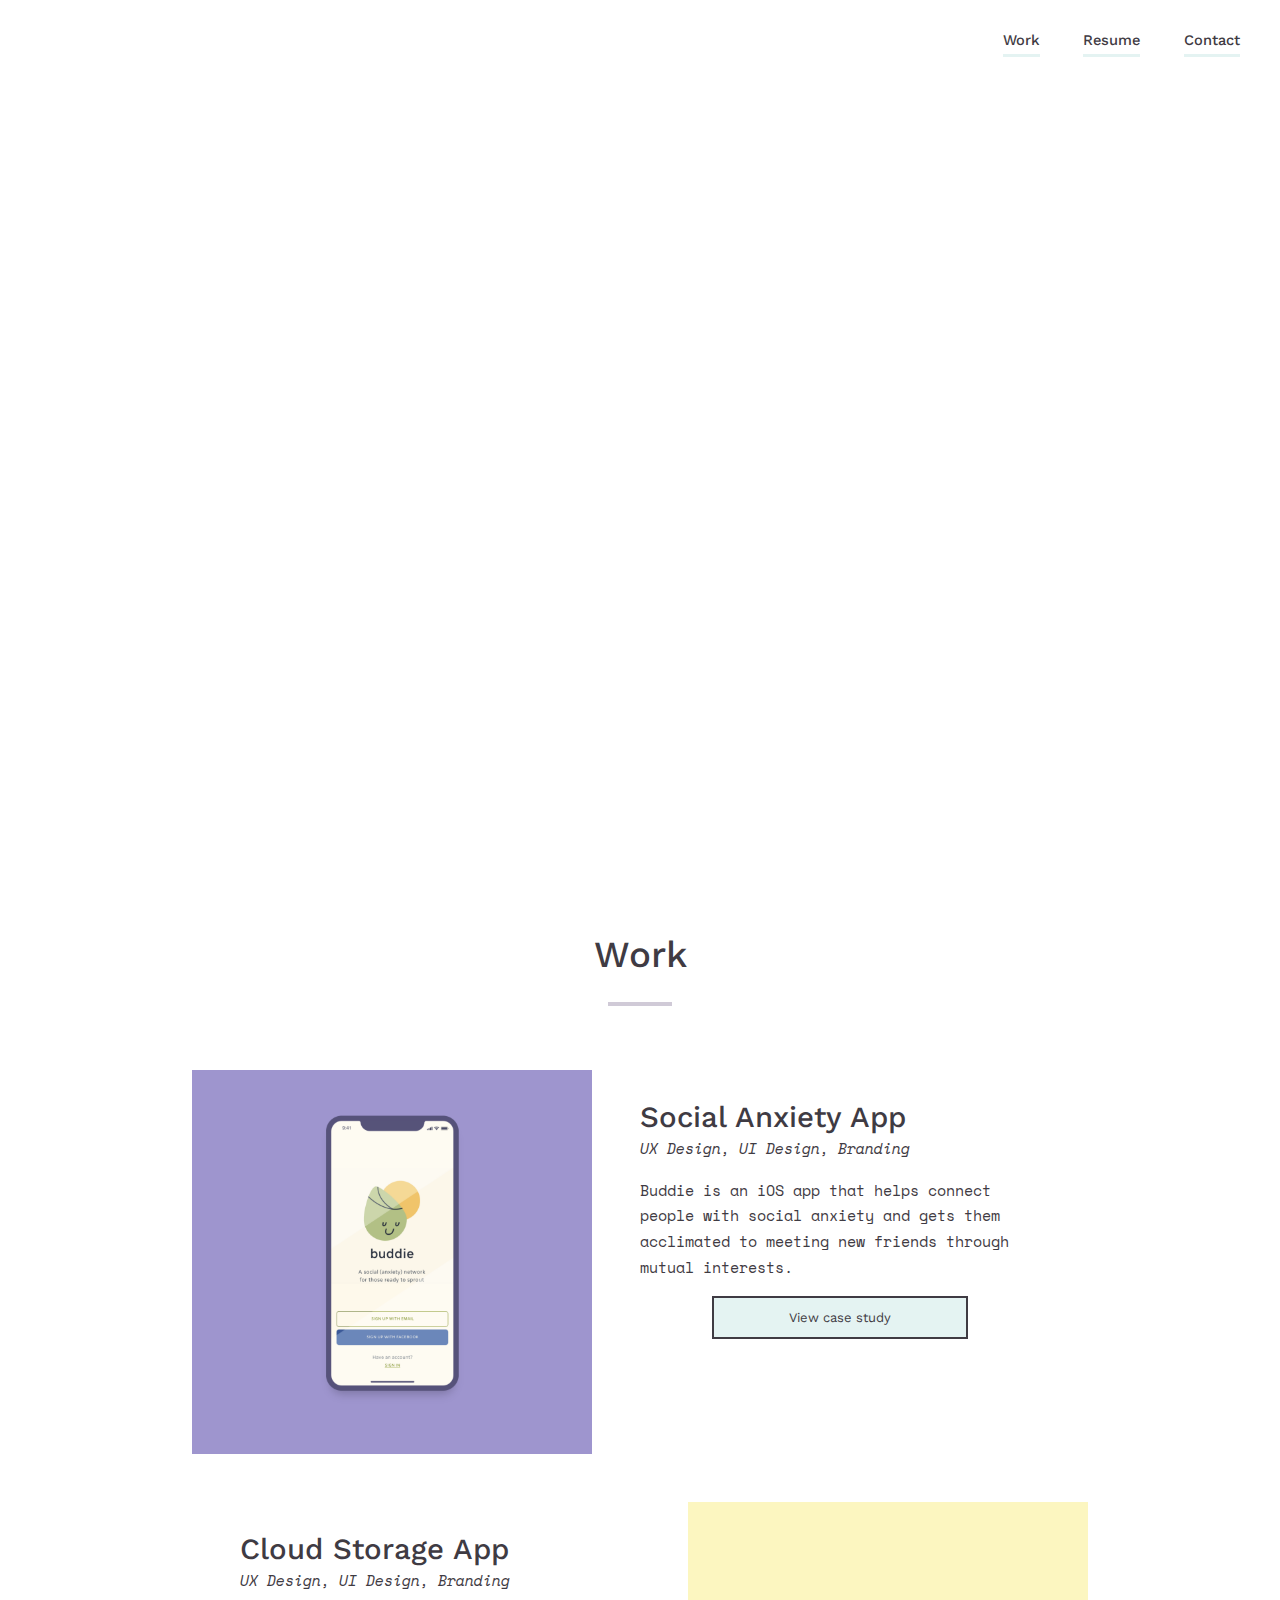
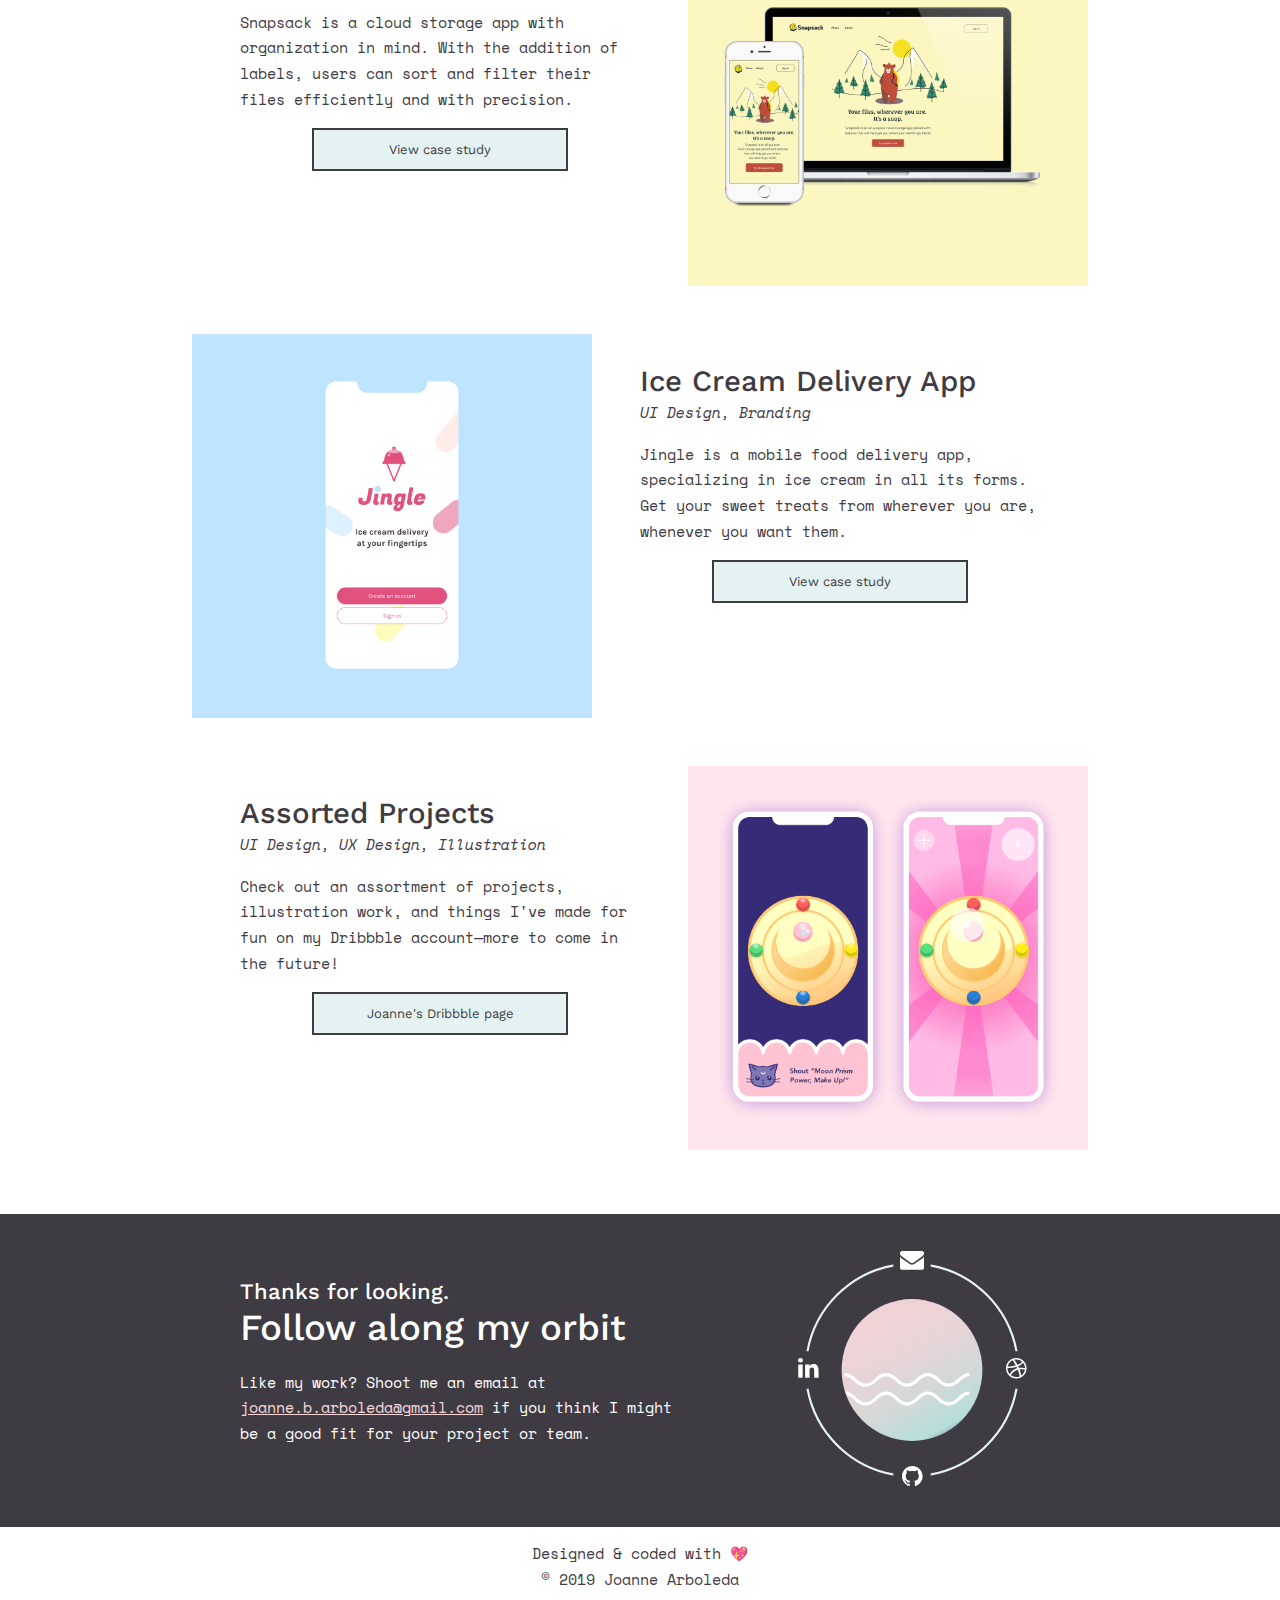
==== index.html @ bef7c5c1 "og image to png" ====
<!DOCTYPE html>
<html lang="en">
  <head>
    <meta charset="utf-8">
    <meta name="viewport" content="width=device-width, initial-scale=1, maximum-scale=1">
    <meta property="og:url" content="https://synchrohalo.design/" />
    <meta property="og:title" content="Joanne Arboleda Design Portfolio" />
    <meta property="og:description" content="Joanne's UI design works" />
    <meta property="og:image" content="https://synchrohalo.design/img/preview.png" />

    <title>Joanne Arboleda | Portfolio</title>
    <link rel="stylesheet" href="css/reset.css">
    <link rel="stylesheet" href="css/style.css">
    <link rel="stylesheet" href="css/animated.css">
    <link href="https://fonts.googleapis.com/css?family=Space+Mono:400,400i,700,700i|Work+Sans:500,600,800&display=swap" rel="stylesheet">
    <link rel="shortcut icon" href="favicon.ico" type="image/x-icon">
    <link rel="icon" href="favicon.ico" type="image/x-icon">
  </head>
  <body>
    <nav>
        <div id="home">
            <!--<a href="index.html" ><img src="img/logo.svg" /></a>-->
        </div>
        <div id="logo">
            <!--<a href="index.html">
                <h4 class="link">Joanne Arboleda</h4>
            </a>-->
        </div>
        <div class="menu">

            <div class="desktop-menu">
                <ul>
                    <li><a href="#work"><p class="link">Work</p></a></li>
                    <li><a target="_blank" href="arboleda-joanne-resume-2020.pdf"><p class="link">Resume</p></a></li>
                    <li><a href="#contact"><p class="link">Contact</p></a></li>
                </ul>
            </div>

            <div class="mobile-menu">
                <img class="icon" src="img/close.svg" alt="Icon to close menu" />
                <ul>
                    <li><a href="#work"><h3 class="link">Work</h3></a></li>
                    <li><a target="_blank" href="arboleda-joanne-resume-2020.pdf"><h3 class="link">Resume</h3></a></li>
                    <li><a href="#contact"><h3 class="link">Contact</h3></a></li>
                </ul>
            </div>

            <img class="icon" id="menu-icon" src="img/menu.svg" alt="Menu icon" />
        </div>
    </nav>

    <header>
        <!--<div class="swirl-1">
            <div class="medium">
                <img src="img/hero-swirl.svg" alt="Colorful wavy shape spanning width that creates a space-like scene" />
            </div>
            <div class="small-medium">
                <img src="img/hero-swirl-med.svg" alt="Colorful wavy shape spanning width that creates a space-like scene" />
            </div>
            <div class="small">
                <img src="img/hero-swirl-small.svg" alt="Colorful wavy shape spanning width that creates a space-like scene" />
            </div>
            <div class="large">
                <img src="img/hero-swirl-large.svg" alt="Colorful wavy shape spanning width that creates a space-like scene" />
            </div>
        </div>

        <div class="swirl-2">
            <div class="medium">
                <img src="img/hero-swirl-2.svg" alt="Colorful wavy shape coming in from right that creates a space-like scene" />
            </div>
            <div class="small">
                <img src="img/hero-swirl-2-small.svg" alt="Colorful wavy shape coming in from right that creates a space-like scene"  />
            </div>
            <div class="large">
                <img src="img/hero-swirl-2-large.svg" alt="Colorful wavy shape coming in from right that creates a space-like scene"  />
            </div>
        </div>-->

        <div class="text">
            <h1 class="fade-in one">Greetings, I'm Joanne</h1>
            <h2 class="fade-in two">UX/UI Designer & Doodler in the SF Bay Area</h2>
            <!--<h5 class="">While you're around, I'd be happy to show you what I've made.</h5>-->
        </div>

        <div class="fade-in three">
            <div class="hero-img small">
                <img src="img/astronaut-03.svg" alt="Colorful wavy shape coming in from right that creates a space-like scene"  />
            </div>

            <div class="hero-img large">
                <img src="img/astronaut-02.svg" alt="Colorful wavy shape coming in from right that creates a space-like scene"  />
            </div>

            <div class="hero-img med">
                <img src="img/astronaut2-03.svg" alt="Colorful wavy shape coming in from right that creates a space-like scene"  />
            </div>
        </div>

        <!--<a href="#work" alt="Link to projects below">
            <div id="scroll-down" class="link italic float"><p>See my work &darr;</p>
        </a>-->

        <!--<div class="clouds">
            <div class="left fade-in three">
                <img src="img/swirl-left.svg" />
            </div>

            <div class="right fade-in four">
                <img src="img/swirl-right.svg" />
            </div>
        </div>-->
    </header>

    <main>
        <section id="work">
            <div class="main-heading">
                <h2>Work</h2>
                <div class="heading-divider"></div>
            </div>
           
            <ul>
                <li class="project active" id="buddie">
                        <div class="project-img">
                            <a href="projects/buddie.html"><img src="img/buddie/buddie-thumbnail.png" alt="Landing page screen depicting cartoon bear with backpack on laptop and mobile device"></a>
                        </div>
                        <div class="project-desc">
                            <h3>Social Anxiety App</h3>
                            <p class="italic">UX Design, UI Design, Branding</p>
                            <p>Buddie is an iOS app that helps connect people with social anxiety and gets them acclimated to meeting new friends through mutual interests.</p>
    
                            <a href="projects/buddie.html"><button class="active fade-to-color">View case study</button></a>
                        </div>
                    </li>
                <li class="project active" id="snapsack">
                        <div class="project-img">
                            <a href="projects/snapsack.html"><img src="img/snapsack/snapsack-thumbnail.png" alt="Landing page screen depicting cartoon bear with backpack on laptop and mobile device"></a>
                        </div>
                        <div class="project-desc">
                            <h3>Cloud Storage App</h3>
                            <p class="italic">UX Design, UI Design, Branding</p>
                            <p>Snapsack is a cloud storage app with organization in mind. With the addition of labels, users can sort and filter their files efficiently and with precision.</p>
    
                            <a href="projects/snapsack.html"><button class="active fade-to-color">View case study</button></a>
                        </div>
                    </li>

                <li class="project active" id="jingle">
                    <div class="project-img">
                        <a href="projects/jingle.html"><img src="img/jingle/jingle-thumbnail.png" alt="Sign-in screen on mobile app with large pink, blue, and yellow sprinkles in the background"></a>
                    </div>
                    <div class="project-desc">
                        <h3>Ice Cream Delivery App</h3>
                        <p class="italic">UI Design, Branding</p>
                        <p>Jingle is a mobile food delivery app, specializing in ice cream in all its forms. Get your sweet treats from wherever you are, whenever you want them.</p>

                        <a href="projects/jingle.html"><button class="active fade-to-color">View case study</button></a>
                    </div>
                </li>

                <li class="project active" id="assorted">
                    <div class="project-img">
                        <a href="https://dribbble.com/synchrohalo" target="_blank"><img src="img/assorted/assorted2.png" alt="On screen of phone app: golden brooch from Sailor Moon, adorned with colorful gems and moon"></a>
                    </div>
                    <div class="project-desc">
                        <h3>Assorted Projects</h3>
                        <p class="italic">UI Design, UX Design, Illustration</p>
                        <p>Check out an assortment of projects, illustration work, and things I've made for fun on my Dribbble account—more to come in the future!</p>

                        <a href="https://dribbble.com/synchrohalo" target="_blank"><button class="active fade-to-color">Joanne's Dribbble page</button></a>
                    </div>
                </li>
            </ul>
        </section>
    </main>

    <!---- FOOTER ---->
    <footer>

        <div id="contact">
            <h4>Thanks for looking.</h4>
            <h2>Follow along my orbit</h2>
            
            <div class="orbit">
                <img src="img/orbit.svg" alt="Pink and teal planet with social media icons circling around" />
                
                <div class="icons">
                    <a href="mailto:joanne.b.arboleda@gmail.com" target="_blank"><img id="mail" src="img/icons/mail.svg" alt="Email icon" /></a>
                </div>

                <div class="icons">
                    <a href="https://dribbble.com/synchrohalo" target="_blank"><img id="dribbble" src="img/icons/dribbble.svg" alt="Dribbble icon" /></a>
                </div>

                <div class="icons">
                    <a href="https://www.linkedin.com/in/joanne-arboleda-79141167/" target="_blank"><img id="linkedin" src="img/icons/linkedin.svg" alt="LinkedIn icon" /></a>
                </div>

                <div class="icons">
                    <a href="https://github.com/synchrohalo" target="_blank"><img id="github" src="img/icons/github.svg" alt="Github icon" /></a>
                </div>
            </div>

            <p>Like my work? Shoot me an email at <a href="mailto:joanne.b.arboleda@gmail.com" target="_blank"><span class="link">joanne.b.arboleda@gmail.com</span></a> if you think I might be a good fit for your project or team.</p>
        </div>

        <div class="copyright">
            <p>Designed & coded with 💖<br />&copy; 2019 Joanne Arboleda</p>
        </div>

        
    </footer>

    <!--<div class="footer-swirl">
        <img src="img/footer-galaxy.svg" />
    </div>-->
  </body>

  <script src="https://ajax.googleapis.com/ajax/libs/jquery/1.12.4/jquery.min.js"></script>
  <script src="js/script.js"></script>

  <!--<script>

    $( document ).ready(function() {
        $( "nav" ).css( "display", "none" );
        $(window).scroll(function(){
            var newScroll = $(window).scrollTop();

            if( newScroll < ( $( "#work" ).offset().top * 0.1 ) ) {
                $("nav").fadeOut( 200 );
            } else {
                $("nav").fadeIn( 200 );
            }

            currentScroll = newScroll;
        });    
    });
  
  </script>-->

  <!-- Global site tag (gtag.js) - Google Analytics -->
    <script async src="https://www.googletagmanager.com/gtag/js?id=UA-140330130-1"></script>
    <script>
    window.dataLayer = window.dataLayer || [];
    function gtag(){dataLayer.push(arguments);}
    gtag('js', new Date());

    gtag('config', 'UA-140330130-1');
    </script>
</html>
---- css/style.css ----
:root {
    --primary-color: #FAD9DB;
    /*--secondary-color: #6D4D96;*/
    --secondary-color: #3F3B43;
    /*--complement1: #49ADA4;*/
    --complement1: #E4F3F2;
    --complement2: #2378BA;
    --neutral-dark: #3F3B43;
    --neutral-light: #FAF3F0;
    --neutral-light-2: #D0CAD7;
    --neutral-medium: #898293;
    --white: #fff;
    --snapsack-bg: #FCF6C0;
    --shadow: 0px 2px 4px rgba(41, 25, 47, 0.25);
    --focus: 0px 2px 4px rgba(250, 217, 219, 1.00);
    --nav-bar-height: 8rem;
    --mobile-margin: 80%;
    --in-between: 4rem;
}

html {
    -webkit-text-size-adjust: 100%;
}

body {
    width: 100%;
    font-size: 11pt;
    /*background: var(--neutral-light);*/
}


h1, 
h2, 
h3, 
h4, 
h5, 
p {
    color: var(--neutral-dark);
    font-weight: 500;
}

h1,
h2,
h3,
h4,
ol.list li {
    font-family: 'Work Sans', sans-serif;
    line-height: 125%;
}

h5,
p {
    font-family: 'Space Mono', monospace;
}

h1 {
    font-size: 2.25em;
    font-weight: 600;
}

h2 {
    font-size: 1.688em;
    font-weight: 500;
    margin-bottom: 0.5em;
}

h3 {
    font-size: 1.5em;
    margin-bottom: 0.5em;
}

h4 {
    font-size: 1.333em;
    margin-bottom: 0.25em;
}

h5 {
    font-size: 1.125em;
    line-height: 150%;
}

a {
    text-decoration: none;
}

.italic {
    font-style: italic;
}

.link {
    text-decoration: underline;
    cursor: pointer;
    color: var(--neutral-medium);
}

.link:hover {
    color: var(--complement1);
}

footer .link {
    color: var(--primary-color);
}

#scroll-down {
    position: absolute;
    z-index: 3;
    width: 14rem;
    text-align: center;
    left: 50%;
    top: 70%;
    margin-left: -7rem;
}

#scroll-down.link {
    text-decoration: none; 
}

#scroll-down.link p {
}

#scroll-down.link p:hover {
    color: var(--complement1);
}

p {
    line-height: 175%;
    margin-bottom: 1rem;
}

em {
    font-weight: 700;
}

button {
    display: block;
    font-size: 0.889em;
    font-family: 'Work Sans', sans-serif;
    background: var(--complement1);
    padding: 0.75rem 1.25rem 0.75rem 1.25rem;
    width: 60%;
    min-width: 16rem;
    max-width: 18rem;
    margin: 0 auto;
}

button:focus {
    outline: 0;
    outline: 2px solid var(--neutral-medium);
}


button.active {
    color: var(--secondary-color);
    border: 2px solid var(--secondary-color);
}

button.active:hover {
    background-color: var(--secondary-color);
    color: var(--white);
    cursor: pointer;
}

button.inactive {
    background-color: var(--white);
    color: var(--neutral-dark);
    border: 2px solid var(--neutral-dark);
}

ul.list, ol.list {
    display: initial;
    padding: 0;
    list-style: initial;
}

ol.list li {
    margin-left: 3rem;
}

ul.list li {
    color: var(--secondary-color);
    margin-left: 2.5rem;  
}

ul.list li, ol.list li {
    margin-bottom: -1.5rem;
}

ul.list {
	position: relative;
	list-style-type: "+";
}
/*ul.list li:before {
    content: "+";
    font-weight: 700;
	position: absolute;
    left: 2rem;
    margin-top: 0.25rem;
}*/

ol.list li {
    list-style: decimal;
    color: var(--secondary-color);
}

.list li p {
    line-height: 175%;
}

/**** HERO ****/
header {
    height: auto;
    /*min-height: 38rem;*/
    /*max-height: 42rem;*/
    width: 100%;
    background-color: var(--white);
    position: relative;
    display: flex;
    flex-direction: column;
    justify-content: center;
    align-content: center;
    /*background-image: url("../img/hero-bg-small.svg");*/
    background-position: center 20%;
    background-repeat: no-repeat;
    background-size: cover;
    margin-top: var(--nav-bar-height);
}

header .text {
    width: 90%;
    max-width: 32rem;
    margin: 0 auto;
    text-align: center;
}

header .hero-img.large {
    display: none;
}

header .hero-img.med {
    display: none;
}

/*.swirl-1 .small, 
.swirl-2 .small,
.swirl-1 .large, 
.swirl-2 .large,
.swirl-1 .medium,
.swirl-2 .medium,
.swirl-1 .small-medium {
    position: absolute;
}

.swirl-1 .large, 
.swirl-2 .large,
.swirl-1 .medium,
.swirl-2 .medium,
.swirl-1 .small-medium {
    display: none;
}

.swirl-1 .small img {
    width: 100%;
}

.swirl-2 .small img {
    width: 80vw;
}

.swirl-1 .small {
    top: 5vh;
}

.swirl-2 .small {
    right: 0rem;
    bottom: 0vh;
}*/

/**** NAV BAR ****/
nav {
    /*display: none;*/
    position: fixed;
    z-index: 4;
    top: 0;
    width: 100%;
    height: var(--nav-bar-height);
    color: var(--secondary-color);
    background-color: var(--white);
}

.hero-img {
    width: 90vw;
    margin: 0 auto;
}

nav .link {
    text-decoration: none;
    font-family: "Work Sans", sans-serif;
    font-weight: 500;
    border-bottom: 3px solid var(--complement1);
}

nav .link:hover {
    color: var(--neutral-dark);
}

#logo {
    margin-left: 2rem;
}

#home {
    /*position: absolute;*/
    width: 100%;
    text-align: center;
    margin-top: 1.75rem;
}

#home img{
    height: 4.5rem;
}

#home, .mobile-menu li{
    display: block;
}

.desktop-menu {
    display: none;
}

.menu {
    float: right;
}

.menu .icon {
    position: absolute;
    right: 0;
    top: 0;
    /*position: absolute;
    right: 0;
    padding-top: 2.5rem;*/
    height: 48px;
}

nav .icon:hover {
    cursor: pointer;
}


nav h4.link {
    color: var(--neutral-dark);
}

.mobile-menu {
    display: none;
    position: fixed;
    z-index: 4;
    top: 0;
    left: 0;
    height: 100vh;
    width: 100%;
    background-color: rgba(255, 255, 255, 1);
    /*background-image: url("../img/planet-small.svg");*/
    background-repeat: no-repeat;
    background-size: 14rem;
    background-position-x: 10%;
    background-position-y: 10%;
    overflow: hidden;
}

.mobile-menu h3 {
    color: var(--neutral-dark);
    /*line-height: 300%;*/
    margin-bottom: 2.5rem;
    text-decoration: none;
}

.mobile-menu p:hover{
    /*background: var(--neutral-dark);*/
}

.mobile-menu ul {
    width: 105%; /* what is adding the extra width? */
    height: 100vh;
    text-align: center;
    display: flex;
    flex-direction: column;
    justify-content: center;
    align-items: center;
}

/**** BODY ****/

main {
    margin-bottom: var(--in-between);
}

main h2 {
    text-align: center;
    margin-bottom: 1.5rem;
}

section {
    margin-top: var(--in-between);
}

.heading-divider {
    width: 4rem;
    height: 4px;
    margin: 0 auto;
    background-color: var(--neutral-light-2);
}

.main-heading {
    margin-bottom: var(--in-between);
}

li.project {
    margin-bottom: 3rem;
}

.project h3 {
    margin-bottom: 0em;
}

.project-img {
    width: 100%;
    height: 50vh;
    min-height: 20rem;
    display: flex;
    flex-direction: column;
    justify-content: center;
    align-content: center;
}

#snapsack .project-img {
    background-color: var(--snapsack-bg);
}

#jingle .project-img {
    background-color: #BEE4FF;
}

#buddie .project-img {
    background-color: #9E95CE;
}

#assorted .project-img {
    background-color: #FFE6EE;
}

.project-img img {
    width: 100%;
}

.project-desc {
    margin: 0 auto;
    padding: 2em;
}

/**** FOOTER ****/
footer {
    background-color: var(--neutral-dark);
}

#contact {
    width: var(--mobile-margin);
    margin: 0 auto;
    padding-top: var(--in-between);
    padding-bottom: var(--in-between);
}

footer h2, 
footer h4,
footer p {
    color: white;
}

footer h4 {
    margin-bottom: 0rem;
}

.footer-swirl {
    position: relative;
    display: none;
}

.footer-swirl img {
    width: 80vw;
    max-width: 15rem;
    position: absolute;
    right: 0rem;
    bottom: 4rem;

}

.orbit {
    /*width: var(--mobile-margin);*/
    width: 16rem;
    /*max-width: 15rem;*/
    margin: 0 auto;
    margin-top: 1.5rem;
    margin-bottom: 1.5rem;
}

.icons {
    position: absolute;
}

.icons img {
    position: relative;
}

.icons #mail {
    left: 7rem;
    bottom: 16rem;
}

.icons #github {
    left: 7rem;
    bottom: 2.5rem;
}

.icons #linkedin {
    bottom: 9.25rem;
    left: 0.5rem;
}

.icons #dribbble {
    bottom: 9.25rem;
    left: 13.5rem;
}

.copyright {
    width: 100%;
    height: 5rem;
    background-color: var(--white);
    display: flex;
    flex-direction: column;
    justify-content: center;
    align-content: center;
}

.copyright p {
    width: var(--mobile-margin);
    margin: 0 auto;
    text-align: center;
    color: var(--neutral-dark);
}


@media only screen and (min-width: 320px) {

/**** HERO ****/

#scroll-down {
    top: 72%;
}

/**** NAV BAR ****/
nav {
    height: 5rem;
}

/*.menu ul, #home, .menu li{
    padding-right: 1.5rem;
    line-height: 5rem;
}*/

.menu ul{
    line-height: 5rem;
}

.menu li{
    padding-right: 2.5rem;
}

#home {
    margin-top: 1rem;
    left: 50%;
}

#logo {
    margin-top: 1.75rem;
}

#home img{
    height: 3rem;
}

.menu .icon {
    display: block;
    padding-top: 1.5rem; 
    padding-right: 1.5rem;
    height: 32px;
}

@media only screen and (min-width: 375px) {

    /**** HERO ****/
    header {
       /*background-size: 13rem;*/
    }

   header .clouds .left {
       width: 75%;
   }

   #scroll-down {
        top: 70%;
}
}

@media only screen and (min-width: 400px) {
    header .text {
        width: 90%;
        max-width: 32rem;
    }

    .swirl-1 .small {
        top: -2vh;
    }

    #scroll-down {
        top: 72%;
    }
}

@media only screen and (min-width: 500px) {

    h1 {
        font-size: 2.75em;
        /*margin-bottom: -0.1em;*/
        margin-bottom: .1em;
    }

    h2 {
        font-size: 2em;
    }

    h3 {
        font-size: 1.5em;
    }

    h4 {
        font-size: 1.25em;
    }
    
    header {
        /*background-image: url("../img/hero-bg-med.svg");*/
    }

    header .hero-img.small {
        display: none;
    }
    
    header .hero-img.med {
        display: block;
    }

    .mobile-menu {
        background-size: 16rem;
    }

    #scroll-down {
        top: 70%;
    }

    header .text {
        width: 75%;
        max-width: 32rem;
    }

    .swirl-1 .small {
        display: none;
    }

    .swirl-1 .small-medium {
        display: initial;
    }

    .swirl-1 .small-medium img {
        width: 100%;
    }
    
    .swirl-2 .small img {
        width: 50vw;
    }
    
    .swirl-1 .small-medium {
        top: -2vh;
    }
    
    .swirl-2 .small {
        right: 0rem;
        bottom: 0vh;
    }

    /**** PROJECTS ****/
    .project {
        width: 70%;
        max-width: 24rem;
        margin: 0 auto;
    }
    
    .project-img {
        max-height: 24rem;
    }

    /**** FOOTER ****/
    .galaxy-footer img {
        width: 32rem;
        bottom: -1.5rem;
        left: 22rem;
    }
}

@media only screen and (min-width: 768px) {

    /**** HERO ****/

    header {
        /*background-image: url("../img/hero-bg-med.svg");*/
        background-size: cover;
    }

    #scroll-down {
        top: 65%;
    }

    header .clouds .left {
        width: 45%;
    }

    header .clouds .right {
        visibility: visible;
        width: 65%;
        right: 0;
    }

    header .text {
        width: 70%;
    }

    .hero-img {
        max-width: 56rem;
    }

    header .hero-img.small {
        display: none;
    }

    header .hero-img.large {
        display: block;
    }

    header .hero-img.med {
        display: none;
    }

    .swirl-1 .small-medium {
        top: -1vh;
    }

    .swirl-2 .small img {
        width: 45vw;
    }

    /**** NAV BAR ****/
    nav {
        height: 5rem;
    }

    .menu ul {
        display: block;
    }

    .mobile-menu, .menu .icon {
        display: none;
    }

    .mobile-menu .icon {
        display: initial;
    }

    .mobile-menu p:hover{
        background: var(--neutral-dark);
    }

    .mobile-menu ul {
        width: 105%; /* what is adding the extra width? */
        height: 100vh;
        text-align: center;
        display: flex;
        flex-direction: column;
        justify-content: center;
        align-items: center;
    }

    .desktop-menu {
        position: absolute;
        top: 0;
        right: 0;
        display: inline-block;
    }

    .desktop-menu li {
        display: inline-block;
    }

    .desktop-menu p {
        color: var(--neutral-dark);
    }

    #home {
        margin-top: 1rem;
        left: 50%;
    }

    #home img{
        height: 3rem;
    }

    /**** FOOTER ****/
    .orbit {
       float: right;
       margin-top: -6.5rem;
    }

    footer h4, footer h2, footer p {
        width: 45%;
        min-width: 22rem;
        max-width: 32rem;
    }
}

@media only screen and (min-width: 900px) {

    h1 {
        font-size: 3.25em;
        /*margin-bottom: -0.1em;*/
        margin-bottom: .1em;
    }

    h2 {
        font-size: 2.5em;
    }

    h3 {
        font-size: 2em;
    }

    h4 {
        font-size: 1.5em;
    }

    .main-heading {
        margin-top: 8rem;
    }

    .heading-divider {
        width: 4rem;
        height: 4px;
    }
   
    #logo {
        margin-top: 1.75rem;
    }

    /**** HERO ****/
    header h2 {
       width: 100%;
    }

    header h5 {
        max-width: 42rem;
    }

    header {
        /*background-image: url("../img/hero-bg.svg");*/
        background-size: cover;
        background-position-y: 50%;
        /*min-height: 40rem;*/
    }

    header .text {   
        max-width: 36rem;
    }

    .swirl-1 .large, 
    .swirl-2 .large,
    .swirl-1 .small,
    .swirl-2 .small,
    .swirl-1 .small-medium {
        display: none;
    }

    .swirl-1 .medium,
    .swirl-2 .medium {
        display: block;
    } 

    .swirl-1 .medium img {
        width: 100%;
    }

    .swirl-2 .medium img {
        width: 50vw;
    }

    .swirl-1 .medium {
        top: 2vh;
    }

    .swirl-2 .medium {
        right: 0rem;
        bottom: 4vh;
    }

    /**** BODY ****/
    .project {
        min-width: 56rem;
        max-width: 56rem;
        display: flex;
    }

    .project:nth-child(even) {
        flex-direction: row-reverse;
    }

    .project-desc, .project-img {
        width: calc(50% - 3rem);
        vertical-align: middle;
    }

    .project-img {
        flex-direction: column;
        justify-content: center;
        align-content: center;
    }

    .project-img {
        min-height: 24rem;
    }

    /**** FOOTER ****/
    #contact {
        max-width: 50rem;
    }

    .orbit {
        float: right;
        margin-top: -8rem;
    }

    footer h4, footer h2, footer p {
        width: 45%;
        min-width: 28rem;
    }

    .galaxy-footer img {
        width: 40rem;
        bottom: -4rem;
        left: 85%;
    }
}

@media only screen and (min-width: 1366px) {
   
    /**** HERO ****/
   header {
        /*background-image: url("../img/hero-bg.svg");*/
        max-width: 100rem;
        /*max-height: 56rem;*/
        margin: 0 auto;
        margin-top: var(--nav-bar-height);
   }

   /*.swirl-1 .small,
   .swirl-2 .small,
   .swirl-1 .small-medium,
   .swirl-1 .medium,
   .swirl-2 .medium {
       display: none;
   }

   .swirl-1 .large, 
   .swirl-2 .large {
       display: block;
   } 

   .swirl-1 .large img {
        width: 100%;
    }

   .swirl-1 .large {
        top: 4rem;
    }

   .swirl-2 .large {
       right: 0rem;
       bottom: 4rem;
   }*/

   /**** FOOTER ****/
   .galaxy-footer img {
        width: 40rem;
        bottom: -4rem;
        right: 90%;
    }
}

@media only screen and (min-width: 1500px) {

}
---- css/animated.css ----
html {
  scroll-behavior: smooth;
}

@-webkit-keyframes fadeIn { from { opacity:0; } to { opacity:1; } }
@-moz-keyframes fadeIn { from { opacity:0; } to { opacity:1; } }
@keyframes fadeIn { from { opacity:0; } to { opacity:1; } }

@keyframes float {
	0% {
		transform: translatey(0px);
	}
	50% {
		transform: translatey(-8px);
	}
	100% {
		transform: translatey(0px);
	}
}

@keyframes grow {
	0% {
		transform: translatey(0px);
	}
	50% {
		transform: translatey(-8px);
	}
	100% {
		transform: translatey(0px);
	}
}

.fade-in {
  opacity:0;  /* make things invisible upon start */
  -webkit-animation:fadeIn ease-in 1;  /* call our keyframe named fadeIn, use animattion ease-in and repeat it only 1 time */
  -moz-animation:fadeIn ease-in 1;
  animation:fadeIn ease-in 1;

  -webkit-animation-fill-mode:forwards;  /* this makes sure that after animation is done we remain at the last keyframe value (opacity: 1)*/
  -moz-animation-fill-mode:forwards;
  animation-fill-mode:forwards;

  -webkit-animation-duration:1s;
  -moz-animation-duration:1s;
  animation-duration:1s;
}

.fade-in.one {
  -webkit-animation-delay: 0s;
  -moz-animation-delay: 0s;
  animation-delay: 0s;
}

.fade-in.two {
  -webkit-animation-delay: 1s;
  -moz-animation-delay: 1s;
  animation-delay: 1s;
}

.fade-in.three {
  -webkit-animation-delay: 2s;
  -moz-animation-delay: 2s;
  animation-delay: 2s;
}

.fade-in.four {
    -webkit-animation-delay: 2.5s;
    -moz-animation-delay: 2.5s;
    animation-delay: 2.5s;
}

.link, #scroll-down.link p, button {
    -moz-transition: all .25s ease-in;
    -o-transition: all .25s ease-in;
    -webkit-transition: all .25s ease-in;
    transition: all .25s ease-in;
}

nav .link:hover {
  border-bottom-color: var(--white);
}

.float {
  animation: float 2s ease-in-out infinite;
}

.active .project-img img {
  transition: transform 1s ease;
}

.active .project-img img:hover {
  transform: translateY(-1.5rem);
}
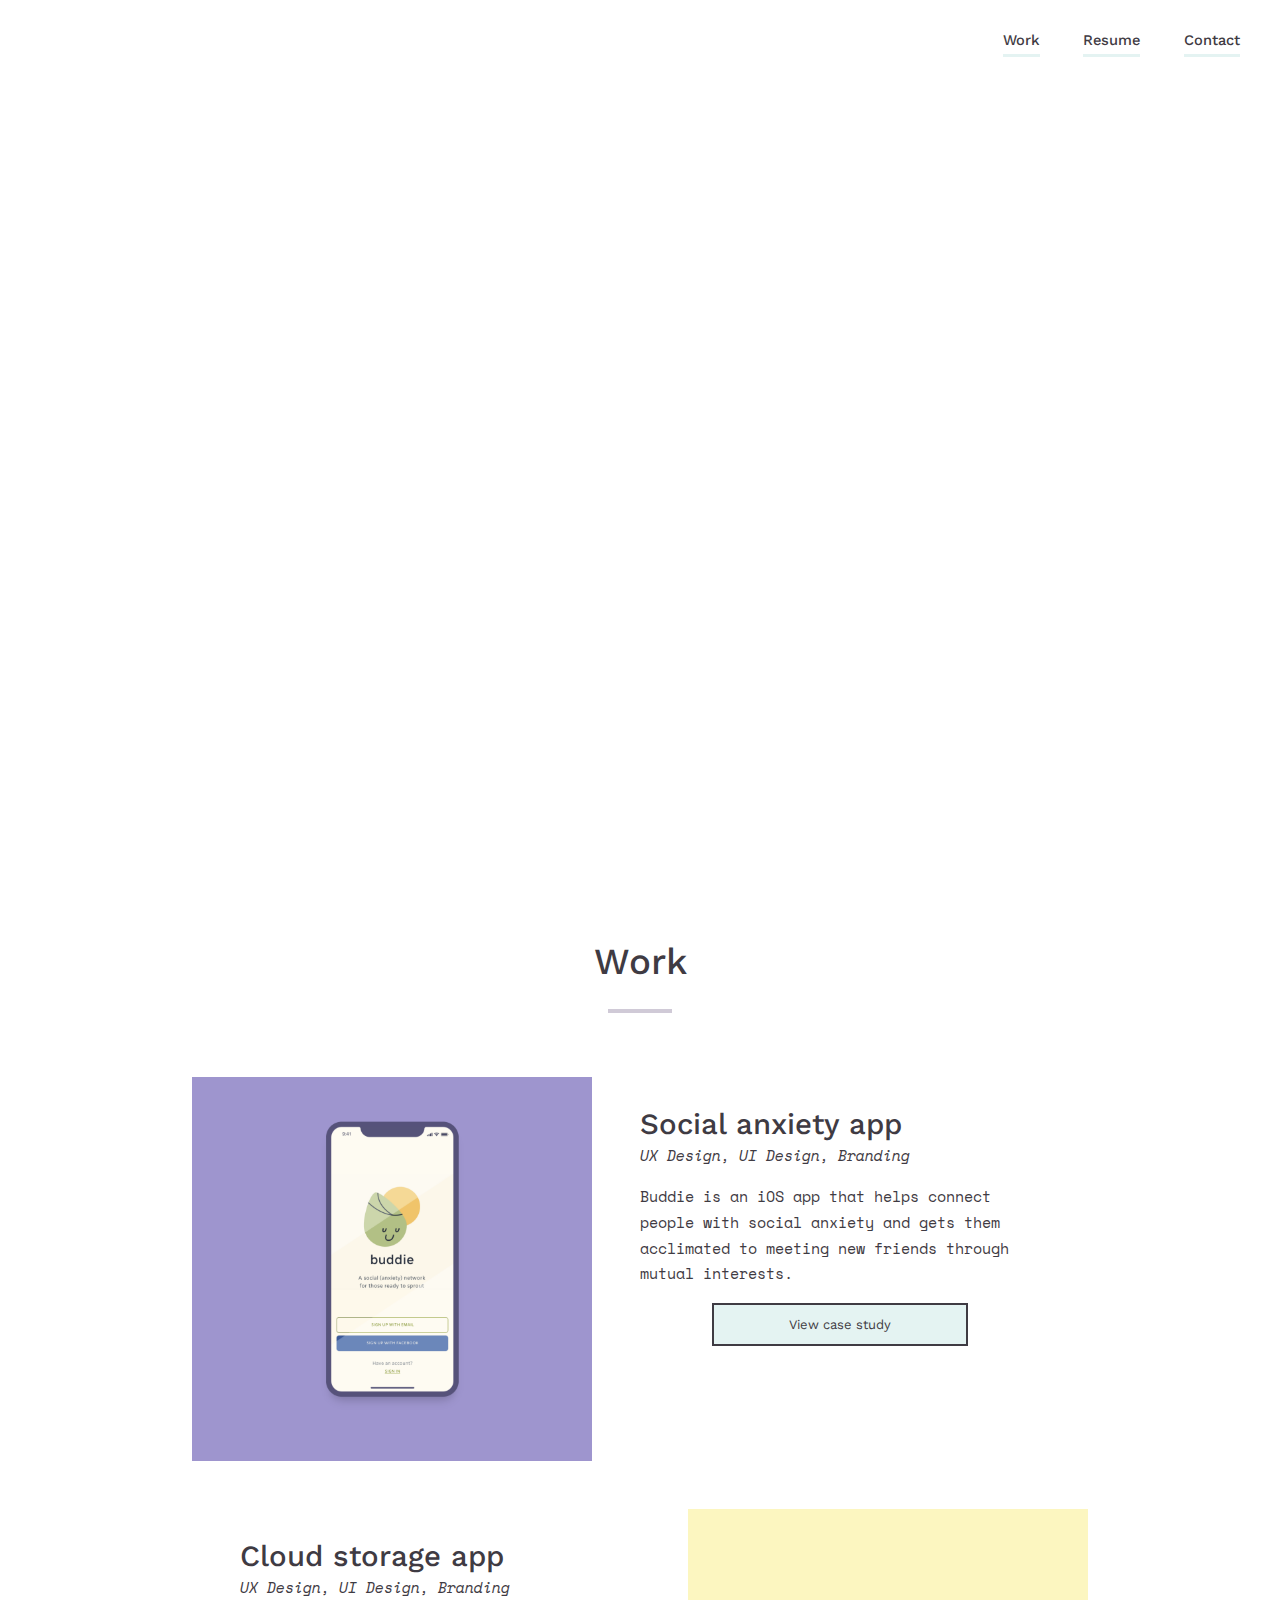
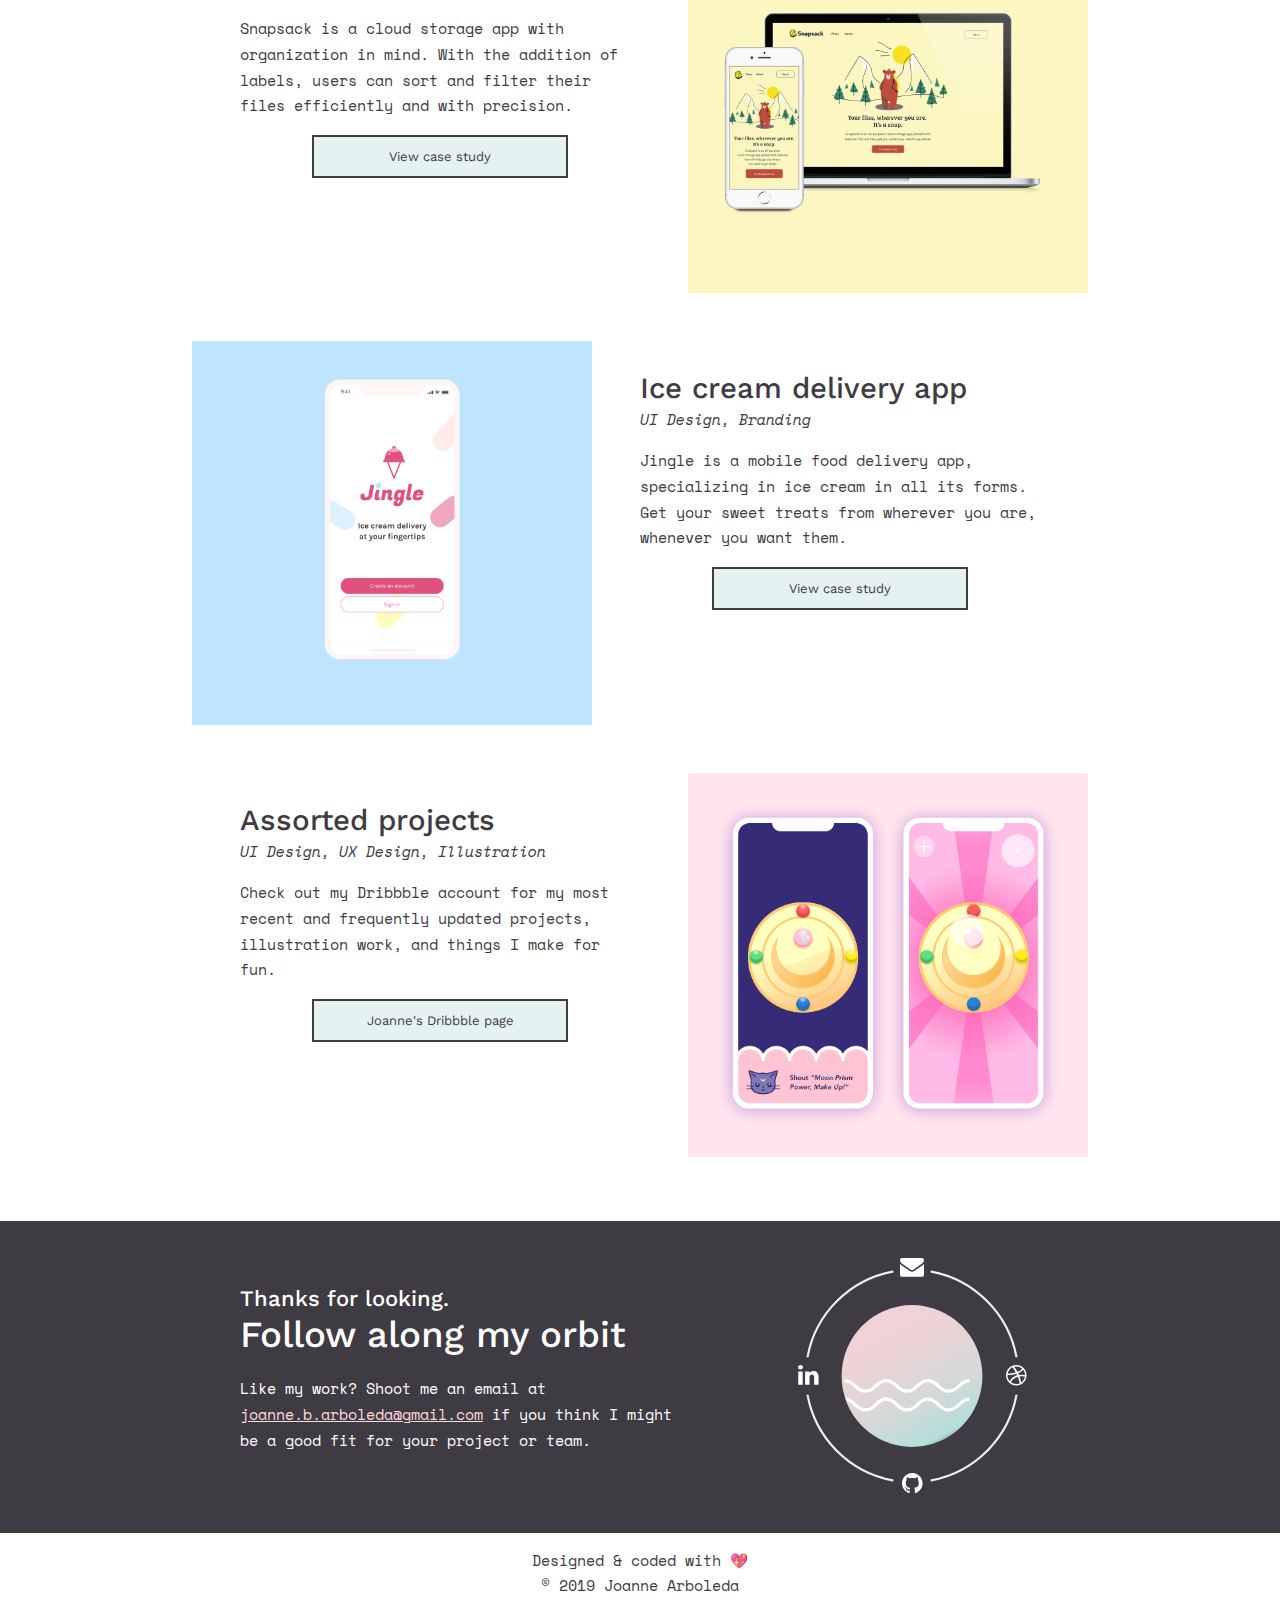
==== commit 7c37195b: "some type changes" ====
--- a/index.html
+++ b/index.html
@@ -4,15 +4,16 @@
     <meta charset="utf-8">
     <meta name="viewport" content="width=device-width, initial-scale=1, maximum-scale=1">
     <meta property="og:url" content="https://synchrohalo.design/" />
-    <meta property="og:title" content="Joanne Arboleda Design Portfolio" />
-    <meta property="og:description" content="Joanne's UI design works" />
+    <meta property="og:title" content="Joanne Arboleda | Design" />
+    <meta property="og:type" content="website" />
+    <meta property="og:description" content="Joanne Arboleda's design portfolio" />
     <meta property="og:image" content="https://synchrohalo.design/img/preview.png" />
 
     <title>Joanne Arboleda | Portfolio</title>
     <link rel="stylesheet" href="css/reset.css">
     <link rel="stylesheet" href="css/style.css">
     <link rel="stylesheet" href="css/animated.css">
-    <link href="https://fonts.googleapis.com/css?family=Space+Mono:400,400i,700,700i|Work+Sans:500,600,800&display=swap" rel="stylesheet">
+    <link href="https://fonts.googleapis.com/css?family=Space+Mono:400,400i,700,700i|Work+Sans:400,500,600,800&display=swap" rel="stylesheet">
     <link rel="shortcut icon" href="favicon.ico" type="image/x-icon">
     <link rel="icon" href="favicon.ico" type="image/x-icon">
   </head>
@@ -79,7 +80,8 @@
 
         <div class="text">
             <h1 class="fade-in one">Greetings, I'm Joanne</h1>
-            <h2 class="fade-in two">UX/UI Designer & Doodler in the SF Bay Area</h2>
+            <h3 class="fade-in two">I’m a digital designer and doodler 
+                based in the SF Bay Area.</h3>
             <!--<h5 class="">While you're around, I'd be happy to show you what I've made.</h5>-->
         </div>
 
@@ -116,7 +118,9 @@
         <section id="work">
             <div class="main-heading">
                 <h2>Work</h2>
-                <div class="heading-divider"></div>
+                <!--<img src="img/border.svg" />-->
+                <div class="heading-divider">
+                </div>
             </div>
            
             <ul>
@@ -125,7 +129,7 @@
                             <a href="projects/buddie.html"><img src="img/buddie/buddie-thumbnail.png" alt="Landing page screen depicting cartoon bear with backpack on laptop and mobile device"></a>
                         </div>
                         <div class="project-desc">
-                            <h3>Social Anxiety App</h3>
+                            <h3>Social anxiety app</h3>
                             <p class="italic">UX Design, UI Design, Branding</p>
                             <p>Buddie is an iOS app that helps connect people with social anxiety and gets them acclimated to meeting new friends through mutual interests.</p>
     
@@ -137,7 +141,7 @@
                             <a href="projects/snapsack.html"><img src="img/snapsack/snapsack-thumbnail.png" alt="Landing page screen depicting cartoon bear with backpack on laptop and mobile device"></a>
                         </div>
                         <div class="project-desc">
-                            <h3>Cloud Storage App</h3>
+                            <h3>Cloud storage app</h3>
                             <p class="italic">UX Design, UI Design, Branding</p>
                             <p>Snapsack is a cloud storage app with organization in mind. With the addition of labels, users can sort and filter their files efficiently and with precision.</p>
     
@@ -150,7 +154,7 @@
                         <a href="projects/jingle.html"><img src="img/jingle/jingle-thumbnail.png" alt="Sign-in screen on mobile app with large pink, blue, and yellow sprinkles in the background"></a>
                     </div>
                     <div class="project-desc">
-                        <h3>Ice Cream Delivery App</h3>
+                        <h3>Ice cream delivery app</h3>
                         <p class="italic">UI Design, Branding</p>
                         <p>Jingle is a mobile food delivery app, specializing in ice cream in all its forms. Get your sweet treats from wherever you are, whenever you want them.</p>
 
@@ -163,9 +167,9 @@
                         <a href="https://dribbble.com/synchrohalo" target="_blank"><img src="img/assorted/assorted2.png" alt="On screen of phone app: golden brooch from Sailor Moon, adorned with colorful gems and moon"></a>
                     </div>
                     <div class="project-desc">
-                        <h3>Assorted Projects</h3>
+                        <h3>Assorted projects</h3>
                         <p class="italic">UI Design, UX Design, Illustration</p>
-                        <p>Check out an assortment of projects, illustration work, and things I've made for fun on my Dribbble account—more to come in the future!</p>
+                        <p>Check out my Dribbble account for my most recent and frequently updated projects, illustration work, and things I make for fun.</p>
 
                         <a href="https://dribbble.com/synchrohalo" target="_blank"><button class="active fade-to-color">Joanne's Dribbble page</button></a>
                     </div>
--- a/css/style.css
+++ b/css/style.css
@@ -55,7 +55,8 @@
 
 h1 {
     font-size: 2.25em;
-    font-weight: 600;
+    font-weight: 500;
+    line-height: 100%;
 }
 
 h2 {
@@ -240,6 +241,20 @@
     display: none;
 }
 
+header h1 {
+    padding-bottom: 0.75rem;
+}
+
+header h3 {
+    width: 85%;
+    margin: 0 auto;
+    font-weight: 400;
+}
+
+header .text {
+    margin-bottom: 3rem;
+}
+
 /*.swirl-1 .small, 
 .swirl-2 .small,
 .swirl-1 .large, 
@@ -378,7 +393,7 @@
 }
 
 .mobile-menu ul {
-    width: 105%; /* what is adding the extra width? */
+    width: 110%; /* what is adding the extra width? */
     height: 100vh;
     text-align: center;
     display: flex;
@@ -403,10 +418,16 @@
 }
 
 .heading-divider {
-    width: 4rem;
+    
+    /*width: 4rem;
     height: 4px;
     margin: 0 auto;
-    background-color: var(--neutral-light-2);
+    background-color: var(--neutral-light-2);*/
+}
+
+.main-heading img {
+    text-align: center;
+    margin: 0 auto;
 }
 
 .main-heading {
@@ -604,6 +625,15 @@
        width: 75%;
    }
 
+   /*header h1, header h3 {
+        text-align: left;
+        margin: 0 auto;
+   }*/
+
+   header h3 {
+        width: 75%;
+    }
+
    #scroll-down {
         top: 70%;
 }
@@ -615,6 +645,16 @@
         max-width: 32rem;
     }
 
+    header h1, header h3 {
+        text-align: center;
+        margin: 0 auto;
+   }
+
+    header h3 {
+        width: 100%;
+        margin: 0 auto;
+    }
+
     .swirl-1 .small {
         top: -2vh;
     }
@@ -628,7 +668,6 @@
 
     h1 {
         font-size: 2.75em;
-        /*margin-bottom: -0.1em;*/
         margin-bottom: .1em;
     }
 
@@ -660,6 +699,10 @@
         background-size: 16rem;
     }
 
+    .mobile-menu ul {
+        width: 105%; /* what is adding the extra width? */
+    }
+
     #scroll-down {
         top: 70%;
     }
@@ -667,6 +710,10 @@
     header .text {
         width: 75%;
         max-width: 32rem;
+    }
+
+    header h3 {
+        width: 75%;
     }
 
     .swirl-1 .small {
@@ -713,6 +760,16 @@
     }
 }
 
+@media only screen and (min-width:600px) {
+    header .hero-img.large {
+        display: block;
+    }
+
+    header .hero-img.med {
+        display: none;
+    }
+}
+
 @media only screen and (min-width: 768px) {
 
     /**** HERO ****/
@@ -738,6 +795,11 @@
 
     header .text {
         width: 70%;
+    }
+
+    header h3 {
+        width: 75%;
+        margin: 0 auto;
     }
 
     .hero-img {
@@ -859,6 +921,8 @@
     .heading-divider {
         width: 4rem;
         height: 4px;
+        margin: 0 auto;
+        background-color: var(--neutral-light-2);
     }
    
     #logo {
@@ -866,8 +930,9 @@
     }
 
     /**** HERO ****/
-    header h2 {
-       width: 100%;
+    header h3 {
+       width: 85%;
+       margin: 0 auto;
     }
 
     header h5 {
@@ -929,6 +994,10 @@
     .project-desc, .project-img {
         width: calc(50% - 3rem);
         vertical-align: middle;
+    }
+
+    .project-desc .italic {
+        /*color: #736289;*/
     }
 
     .project-img {
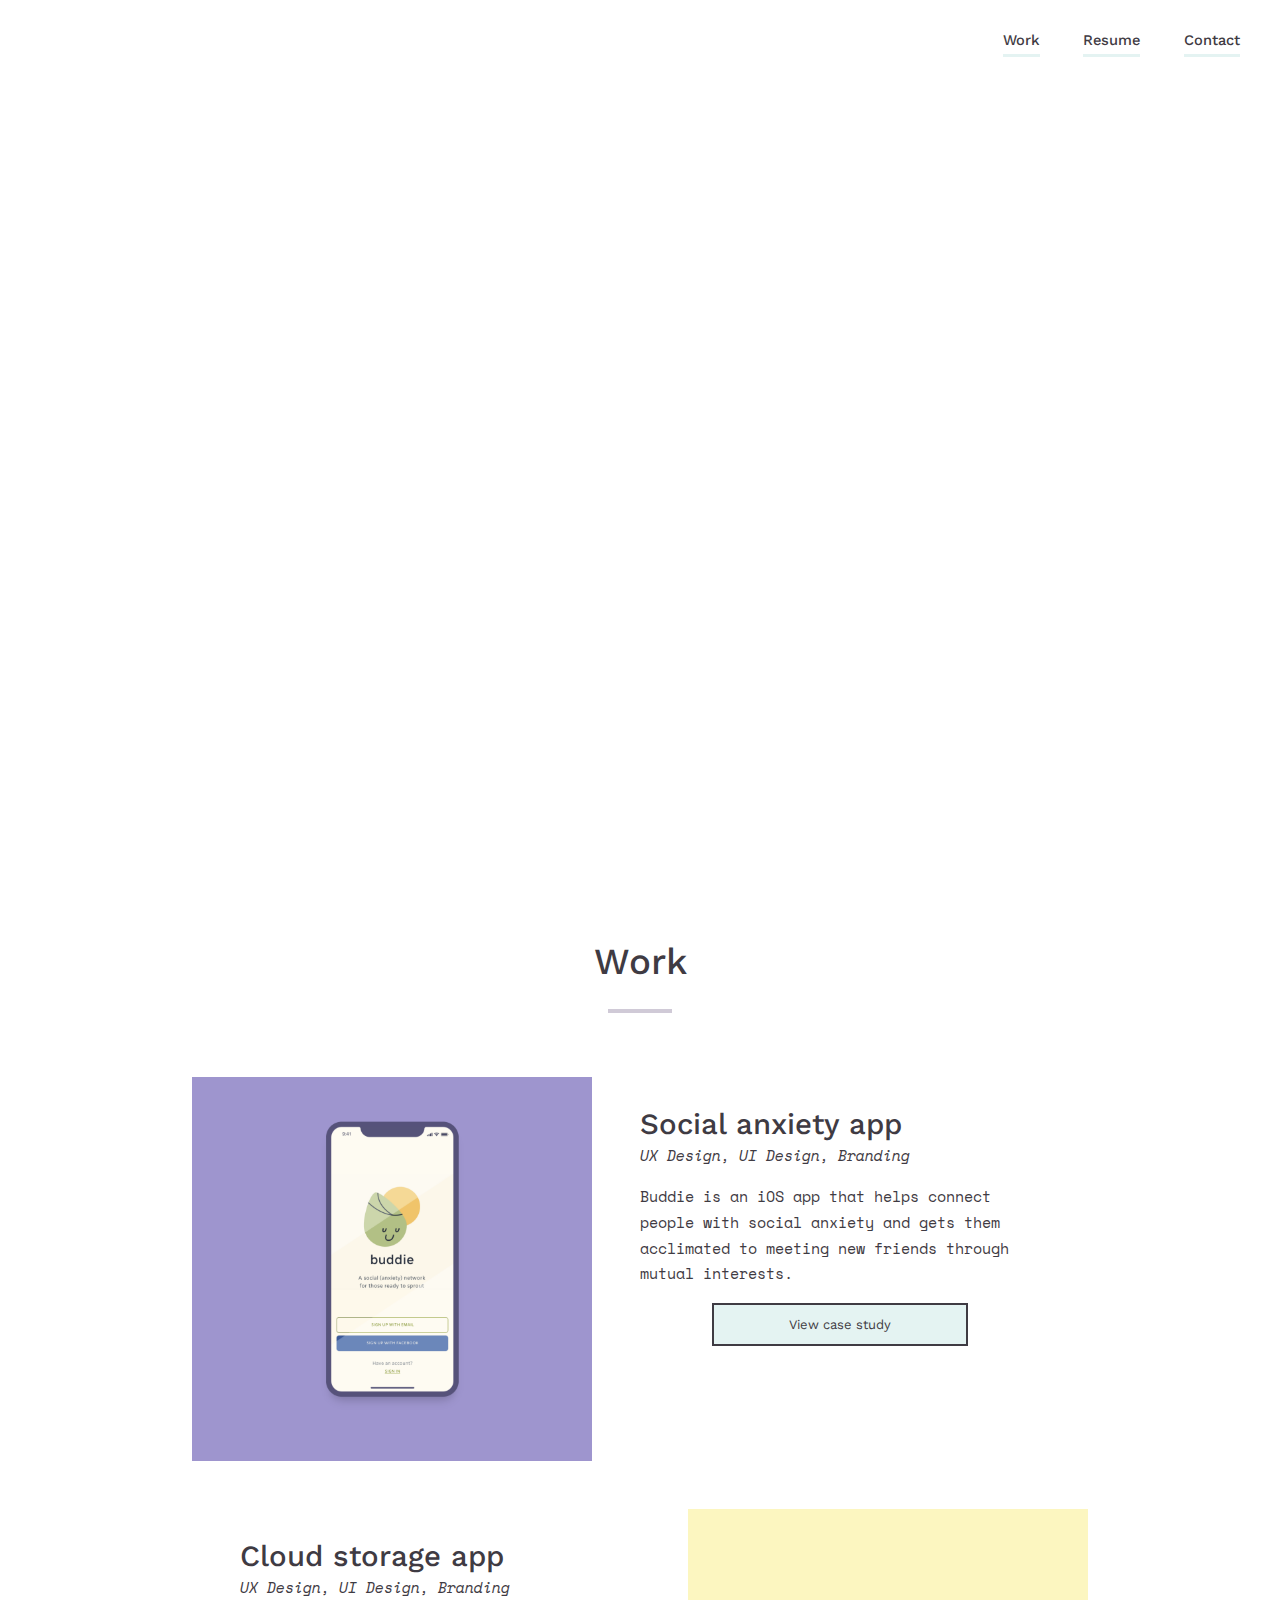
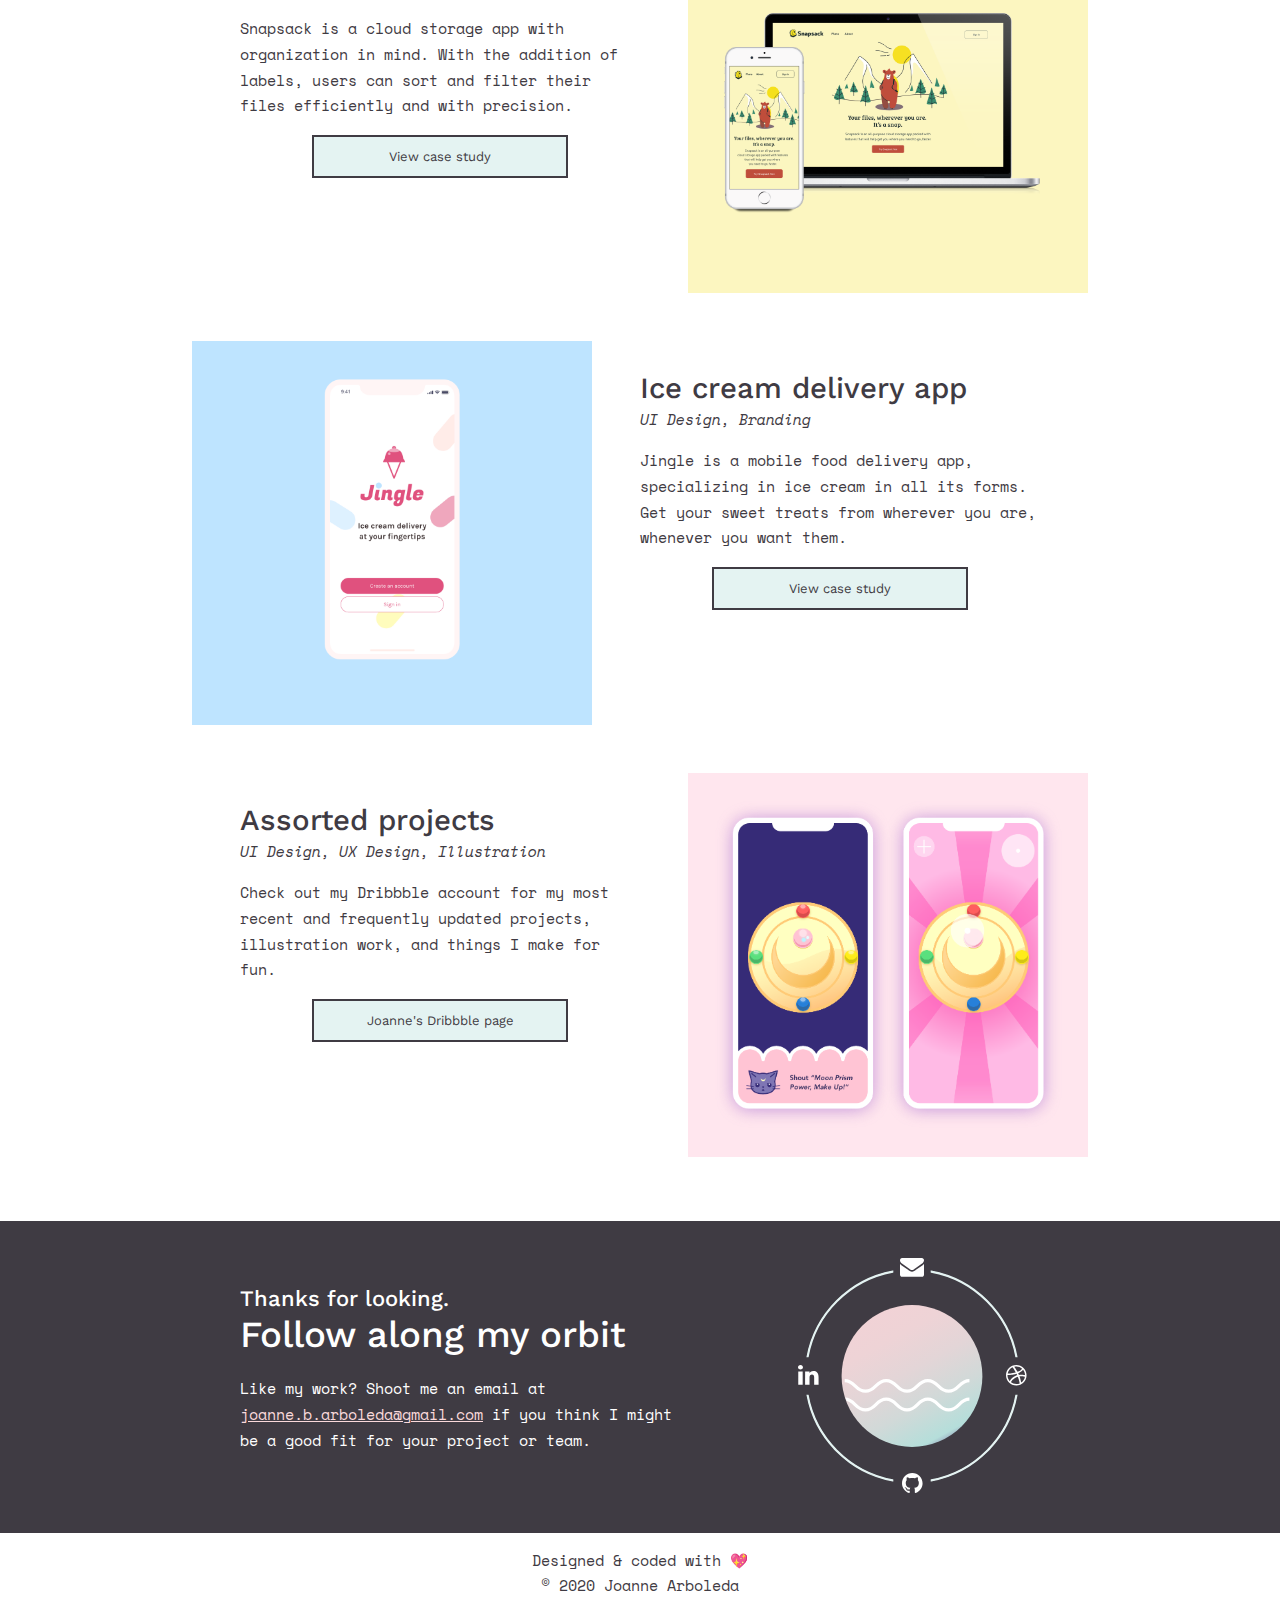
==== commit 60cad3a3: "updated to 2020" ====
--- a/index.html
+++ b/index.html
@@ -209,7 +209,7 @@
         </div>
 
         <div class="copyright">
-            <p>Designed & coded with 💖<br />&copy; 2019 Joanne Arboleda</p>
+            <p>Designed & coded with 💖<br />&copy; 2020 Joanne Arboleda</p>
         </div>
 
         
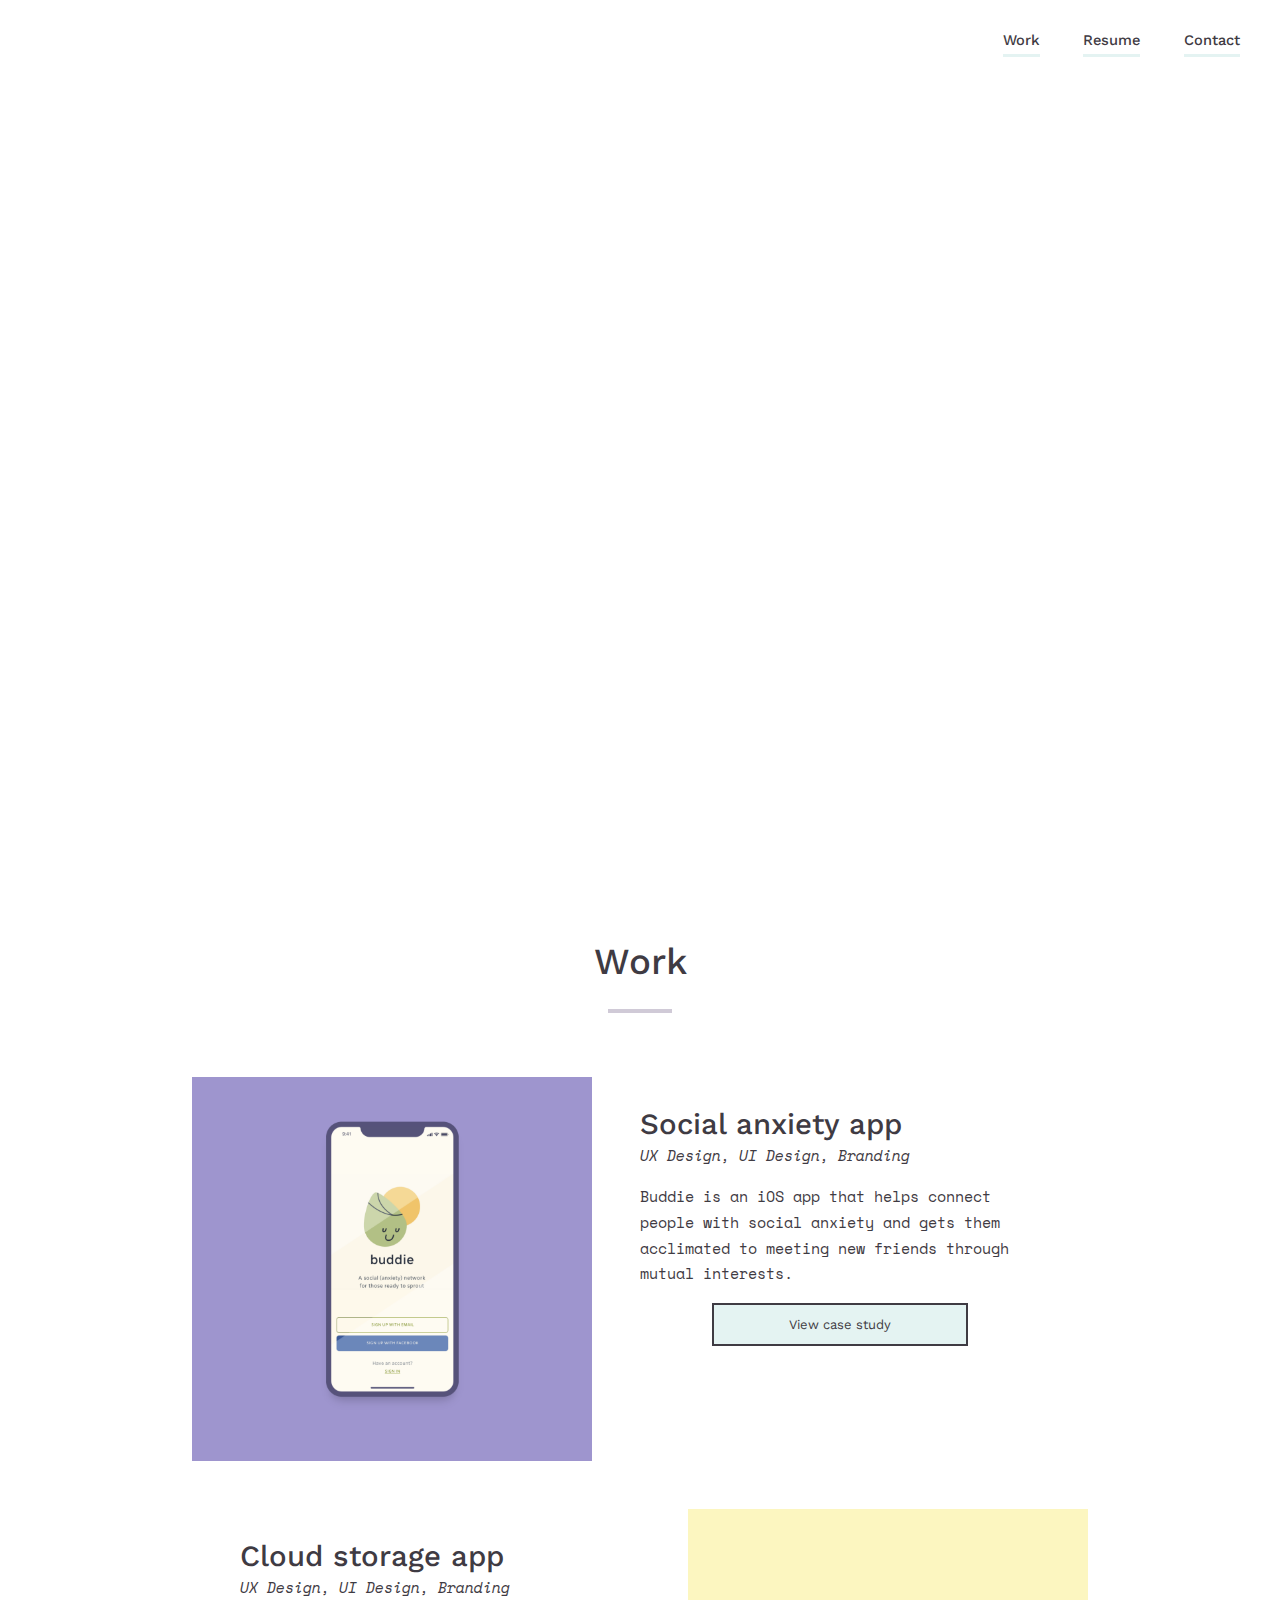
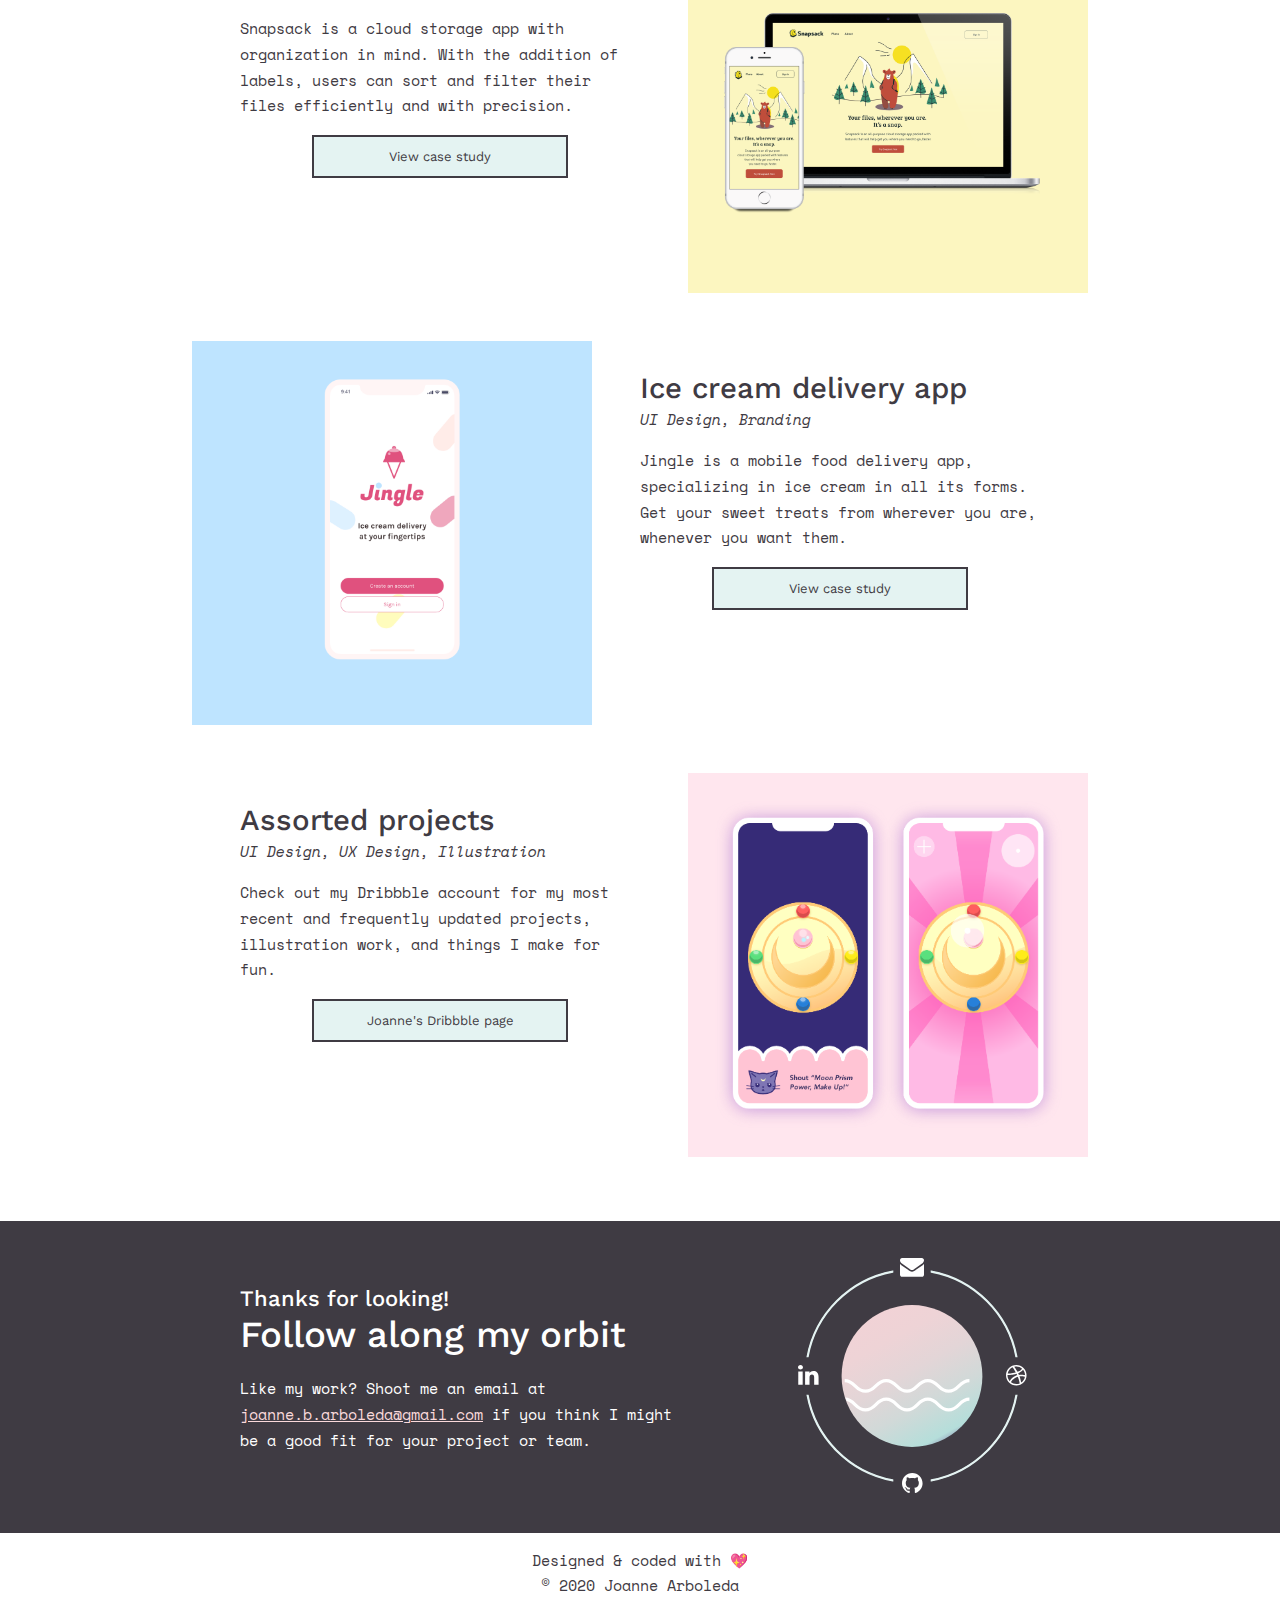
==== commit 07e18568: "Exclamation point on footer text" ====
--- a/index.html
+++ b/index.html
@@ -182,7 +182,7 @@
     <footer>
 
         <div id="contact">
-            <h4>Thanks for looking.</h4>
+            <h4>Thanks for looking!</h4>
             <h2>Follow along my orbit</h2>
             
             <div class="orbit">
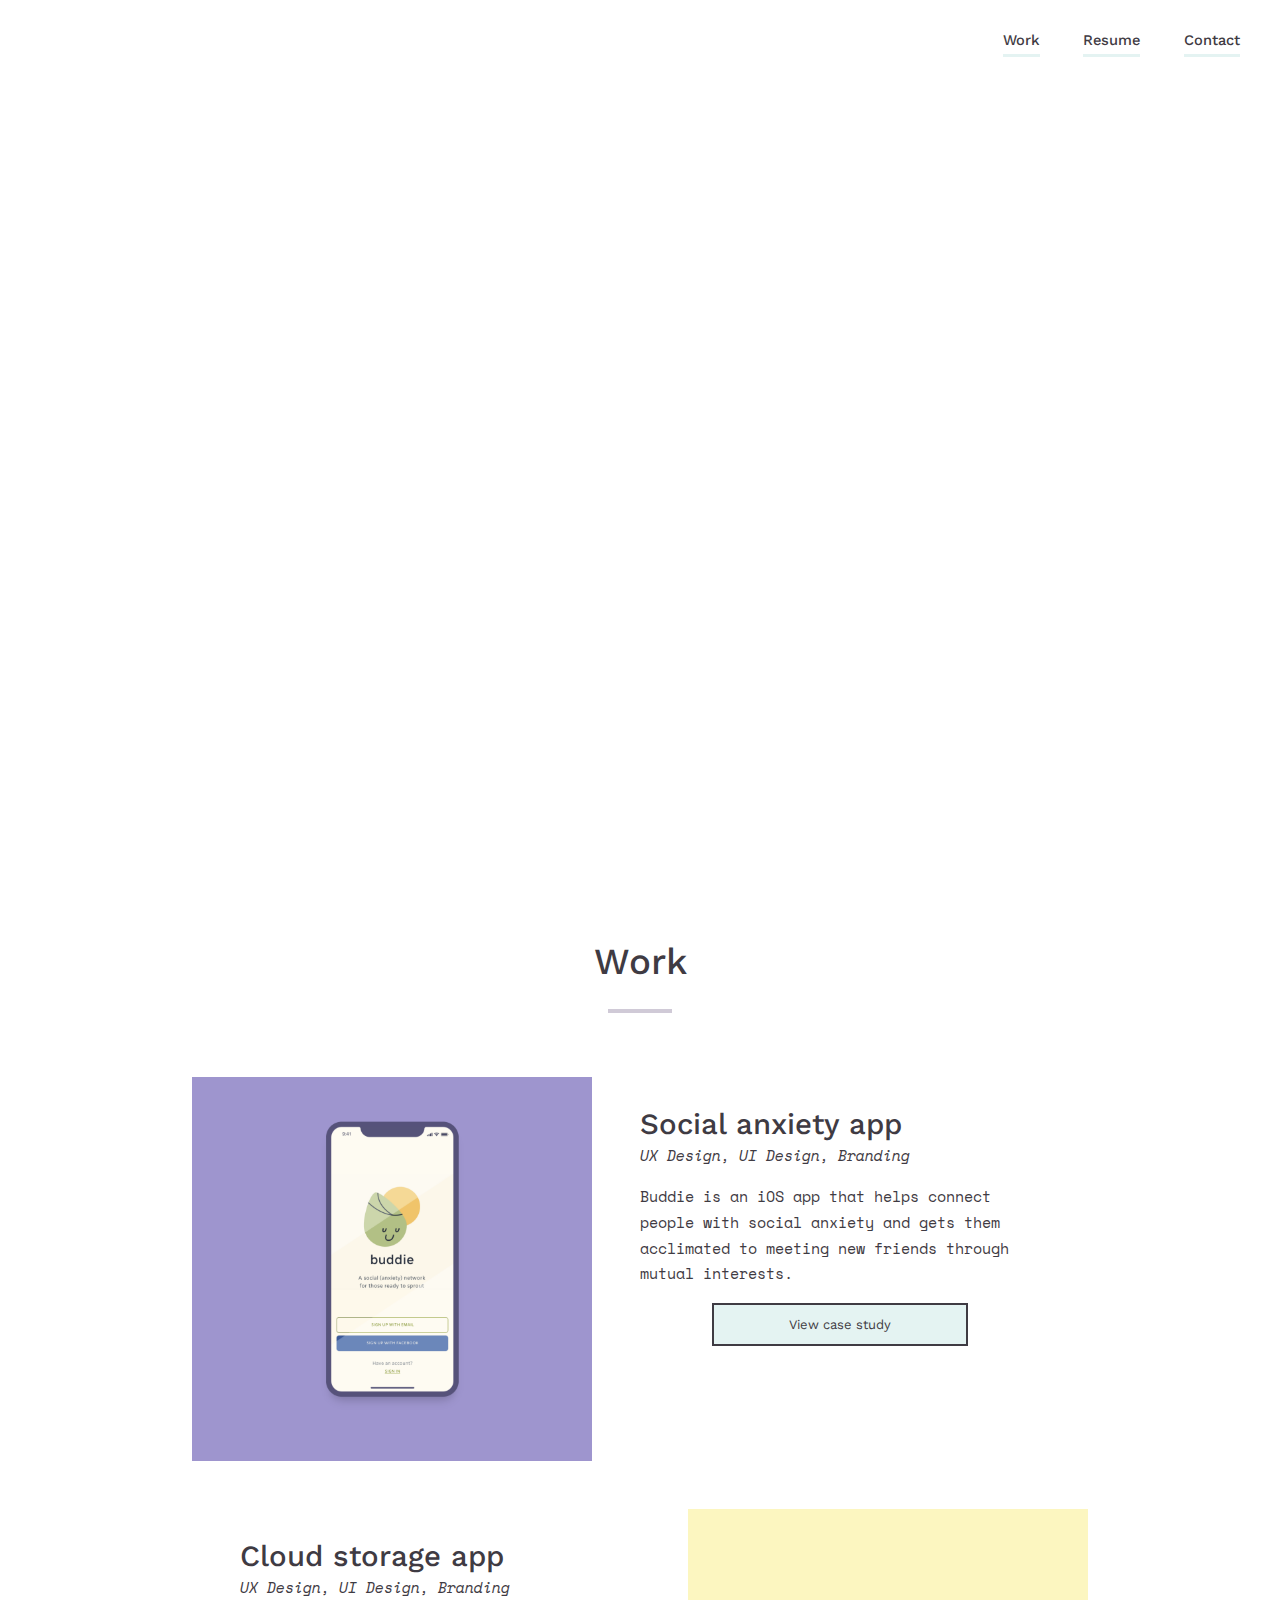
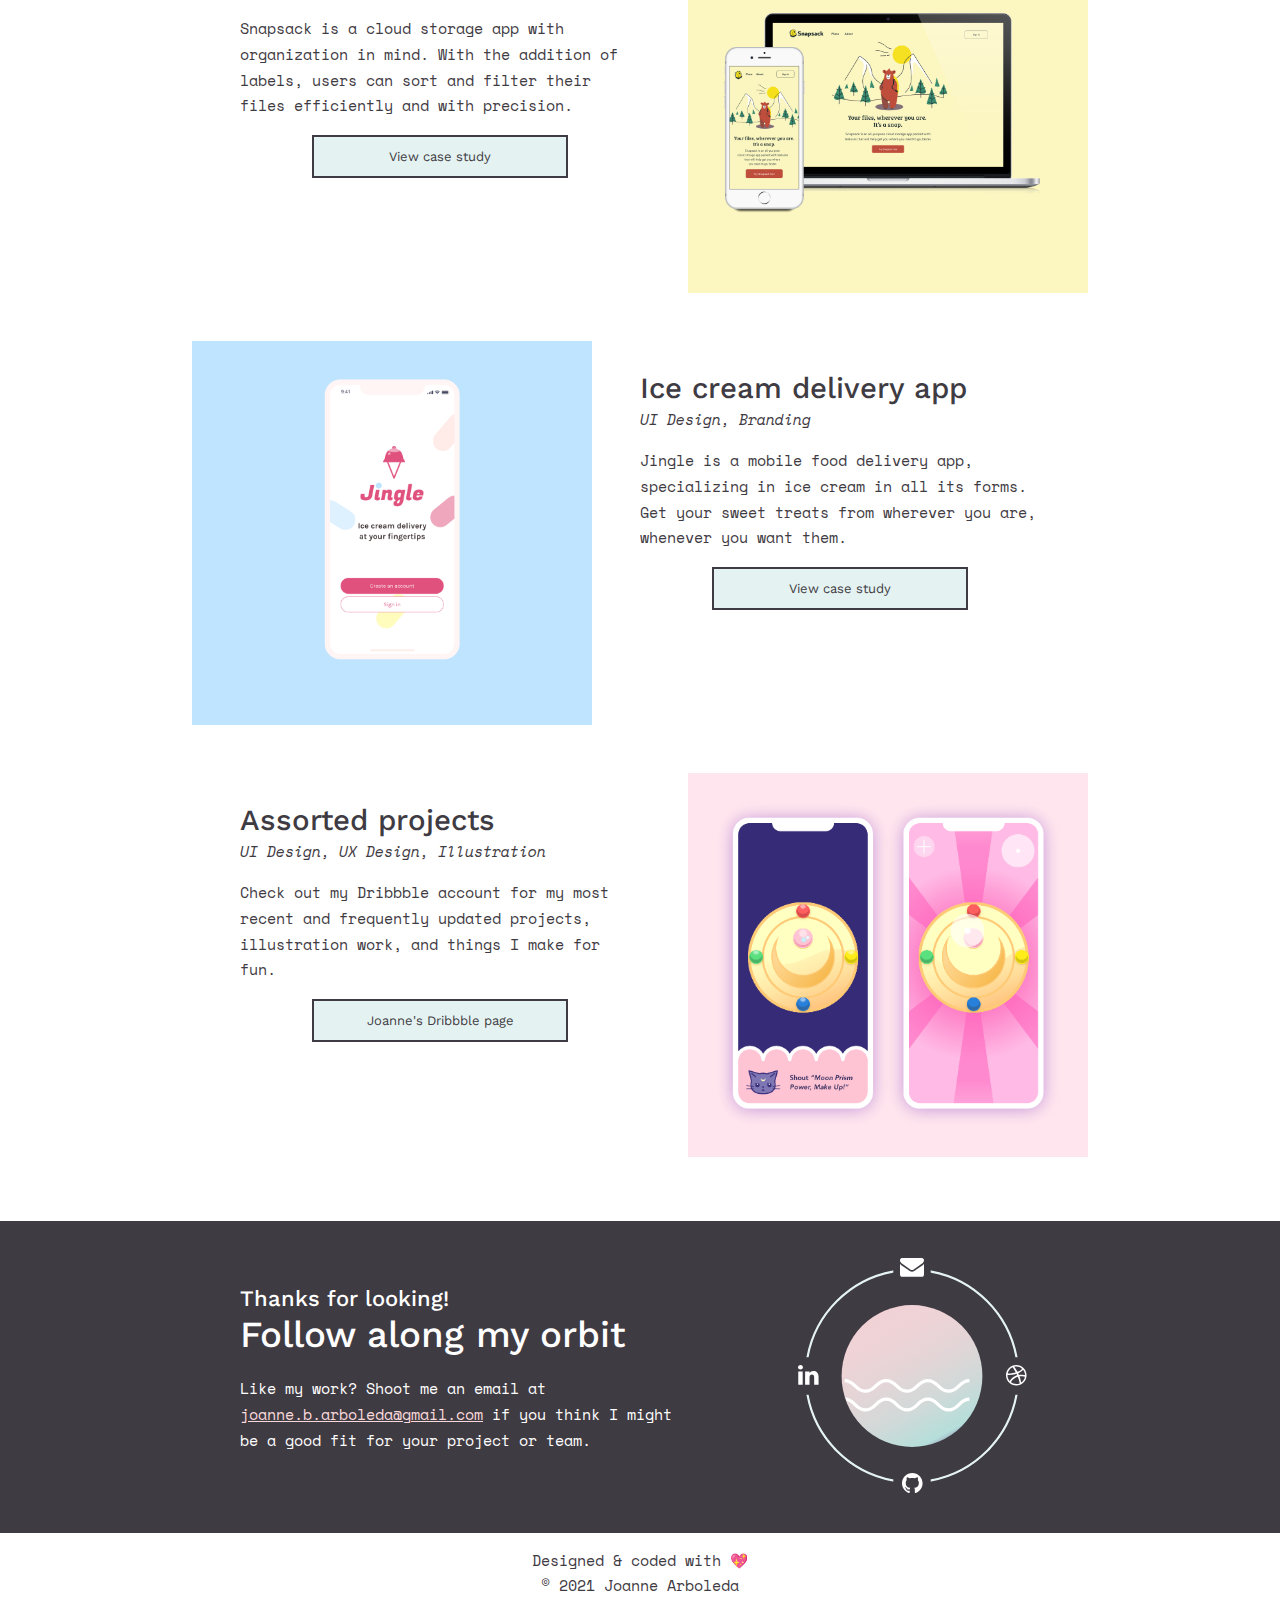
==== commit c0809f4c: "Updated copyright date" ====
--- a/index.html
+++ b/index.html
@@ -32,7 +32,7 @@
             <div class="desktop-menu">
                 <ul>
                     <li><a href="#work"><p class="link">Work</p></a></li>
-                    <li><a target="_blank" href="arboleda-joanne-resume-2020.pdf"><p class="link">Resume</p></a></li>
+                    <li><a target="_blank" href="arboleda-joanne-resume-2021.pdf"><p class="link">Resume</p></a></li>
                     <li><a href="#contact"><p class="link">Contact</p></a></li>
                 </ul>
             </div>
@@ -41,7 +41,7 @@
                 <img class="icon" src="img/close.svg" alt="Icon to close menu" />
                 <ul>
                     <li><a href="#work"><h3 class="link">Work</h3></a></li>
-                    <li><a target="_blank" href="arboleda-joanne-resume-2020.pdf"><h3 class="link">Resume</h3></a></li>
+                    <li><a target="_blank" href="arboleda-joanne-resume-2021.pdf"><h3 class="link">Resume</h3></a></li>
                     <li><a href="#contact"><h3 class="link">Contact</h3></a></li>
                 </ul>
             </div>
@@ -209,7 +209,7 @@
         </div>
 
         <div class="copyright">
-            <p>Designed & coded with 💖<br />&copy; 2020 Joanne Arboleda</p>
+            <p>Designed & coded with 💖<br />&copy; 2021 Joanne Arboleda</p>
         </div>
 
         
